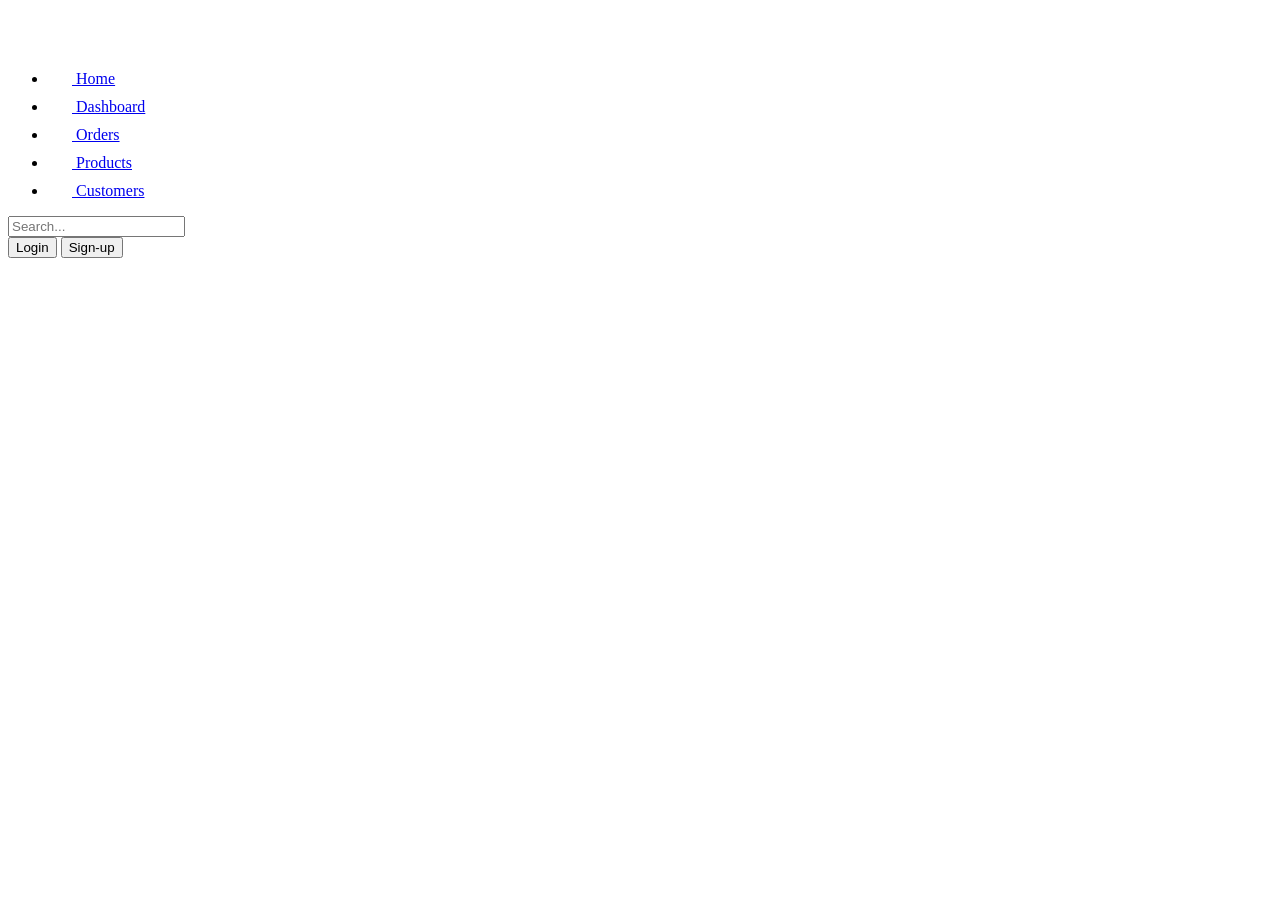
==== index.html @ a4670761 "Added-header-on-front-page" ====
<!DOCTYPE html>
<html lang="en">
<head>
    <meta charset="UTF-8">
    <meta name="viewport" content="width=device-width, initial-scale=1.0">
    <title>Document</title>
</head>
<body>
    <!-- Header and login button -->
    <header>
        <div class="px-3 py-2 text-bg-dark border-bottom">
            <div class="container">
                <div class="d-flex flex-wrap align-items-center justify-content-center justify-content-lg-start"> <a
                        href="/" class="d-flex align-items-center my-2 my-lg-0 me-lg-auto text-white text-decoration-none">
                        <svg class="bi me-2" width="40" height="32" role="img" aria-label="Bootstrap">
                            <use xlink:href="#bootstrap"></use>
                        </svg> </a>
                    <ul class="nav col-12 col-lg-auto my-2 justify-content-center my-md-0 text-small">
                        <li> <a href="#" class="nav-link text-secondary"> <svg class="bi d-block mx-auto mb-1" width="24"
                                    height="24" aria-hidden="true">
                                    <use xlink:href="#home"></use>
                                </svg>
                                Home
                            </a> </li>
                        <li> <a href="#" class="nav-link text-white"> <svg class="bi d-block mx-auto mb-1" width="24"
                                    height="24" aria-hidden="true">
                                    <use xlink:href="#speedometer2"></use>
                                </svg>
                                Dashboard
                            </a> </li>
                        <li> <a href="#" class="nav-link text-white"> <svg class="bi d-block mx-auto mb-1" width="24"
                                    height="24" aria-hidden="true">
                                    <use xlink:href="#table"></use>
                                </svg>
                                Orders
                            </a> </li>
                        <li> <a href="#" class="nav-link text-white"> <svg class="bi d-block mx-auto mb-1" width="24"
                                    height="24" aria-hidden="true">
                                    <use xlink:href="#grid"></use>
                                </svg>
                                Products
                            </a> </li>
                        <li> <a href="#" class="nav-link text-white"> <svg class="bi d-block mx-auto mb-1" width="24"
                                    height="24" aria-hidden="true">
                                    <use xlink:href="#people-circle"></use>
                                </svg>
                                Customers
                            </a> </li>
                    </ul>
                </div>
            </div>
        </div>
        <div class="px-3 py-2 border-bottom mb-3">
            <div class="container d-flex flex-wrap justify-content-center">
                <form class="col-12 col-lg-auto mb-2 mb-lg-0 me-lg-auto" role="search"> <input type="search"
                        class="form-control" placeholder="Search..." aria-label="Search"> </form>
                <div class="text-end"> <button type="button" class="btn btn-light text-dark me-2">Login</button> <button
                        type="button" class="btn btn-primary">Sign-up</button> </div>
            </div>
        </div>
    </header>
</body>
</html>
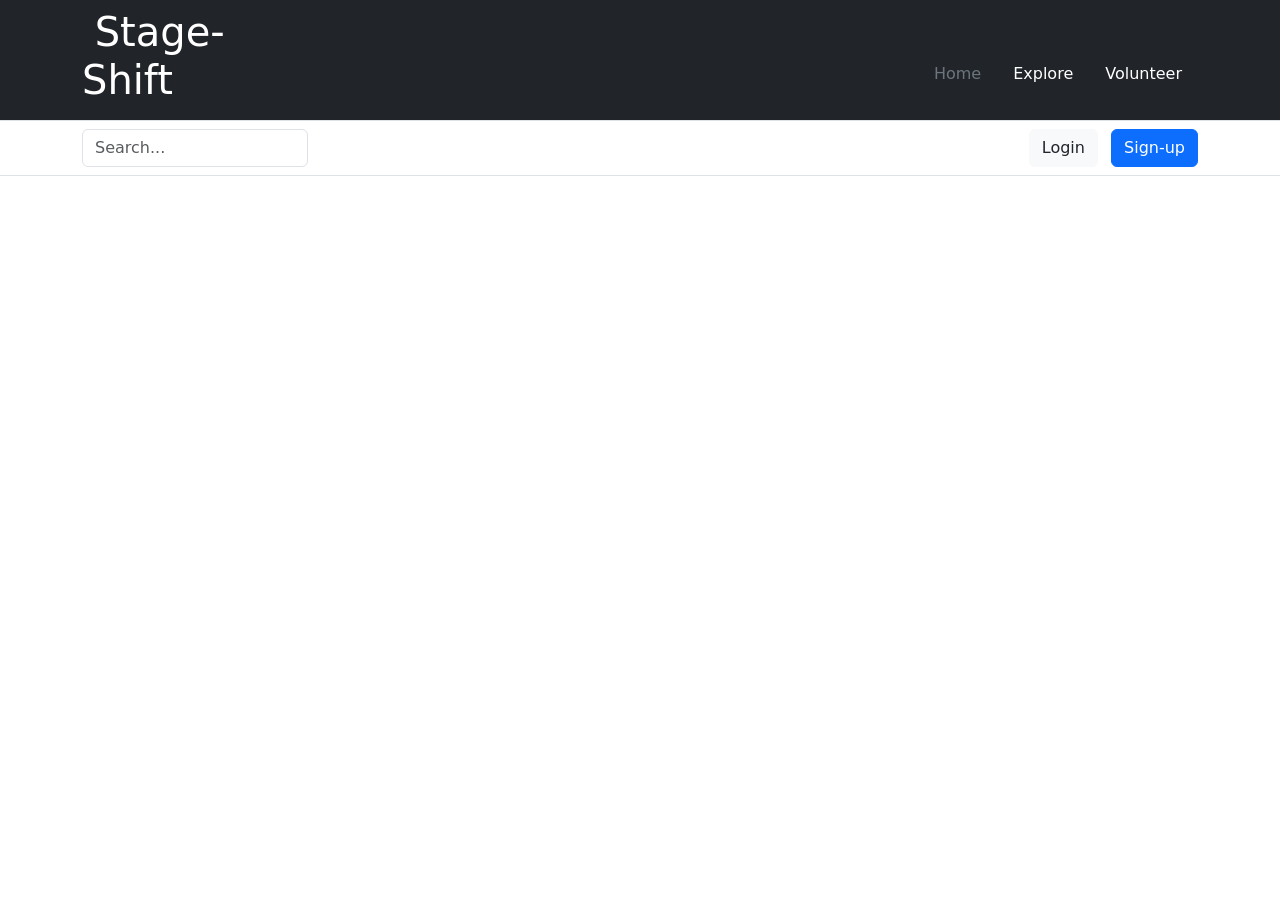
==== commit 91661359: "Added-Asset-file" ====
--- a/index.html
+++ b/index.html
@@ -4,17 +4,19 @@
     <meta charset="UTF-8">
     <meta name="viewport" content="width=device-width, initial-scale=1.0">
     <title>Document</title>
+    <link href="https://cdn.jsdelivr.net/npm/bootstrap@5.3.8/dist/css/bootstrap.min.css" rel="stylesheet"
+        integrity="sha384-sRIl4kxILFvY47J16cr9ZwB07vP4J8+LH7qKQnuqkuIAvNWLzeN8tE5YBujZqJLB" crossorigin="anonymous">
+    
 </head>
 <body>
     <!-- Header and login button -->
     <header>
         <div class="px-3 py-2 text-bg-dark border-bottom">
             <div class="container">
-                <div class="d-flex flex-wrap align-items-center justify-content-center justify-content-lg-start"> <a
-                        href="/" class="d-flex align-items-center my-2 my-lg-0 me-lg-auto text-white text-decoration-none">
-                        <svg class="bi me-2" width="40" height="32" role="img" aria-label="Bootstrap">
-                            <use xlink:href="#bootstrap"></use>
-                        </svg> </a>
+                <div class="d-flex flex-wrap align-items-center justify-content-center justify-content-lg-start"> 
+                    <h1><img src="" /> Stage- <img /> <br />Shift</h1>
+                    <a href="/" class="d-flex align-items-center my-2 my-lg-0 me-lg-auto text-white text-decoration-none">
+                         </a>
                     <ul class="nav col-12 col-lg-auto my-2 justify-content-center my-md-0 text-small">
                         <li> <a href="#" class="nav-link text-secondary"> <svg class="bi d-block mx-auto mb-1" width="24"
                                     height="24" aria-hidden="true">
@@ -26,25 +28,13 @@
                                     height="24" aria-hidden="true">
                                     <use xlink:href="#speedometer2"></use>
                                 </svg>
-                                Dashboard
+                                Explore
                             </a> </li>
                         <li> <a href="#" class="nav-link text-white"> <svg class="bi d-block mx-auto mb-1" width="24"
                                     height="24" aria-hidden="true">
                                     <use xlink:href="#table"></use>
                                 </svg>
-                                Orders
-                            </a> </li>
-                        <li> <a href="#" class="nav-link text-white"> <svg class="bi d-block mx-auto mb-1" width="24"
-                                    height="24" aria-hidden="true">
-                                    <use xlink:href="#grid"></use>
-                                </svg>
-                                Products
-                            </a> </li>
-                        <li> <a href="#" class="nav-link text-white"> <svg class="bi d-block mx-auto mb-1" width="24"
-                                    height="24" aria-hidden="true">
-                                    <use xlink:href="#people-circle"></use>
-                                </svg>
-                                Customers
+                                Volunteer
                             </a> </li>
                     </ul>
                 </div>
@@ -59,5 +49,12 @@
             </div>
         </div>
     </header>
+    
+    
+    
+    <!-- Bootstrap Script file -->
+    <script src="https://cdn.jsdelivr.net/npm/bootstrap@5.3.8/dist/js/bootstrap.bundle.min.js"
+        integrity="sha384-FKyoEForCGlyvwx9Hj09JcYn3nv7wiPVlz7YYwJrWVcXK/BmnVDxM+D2scQbITxI"
+        crossorigin="anonymous"></script>
 </body>
 </html>
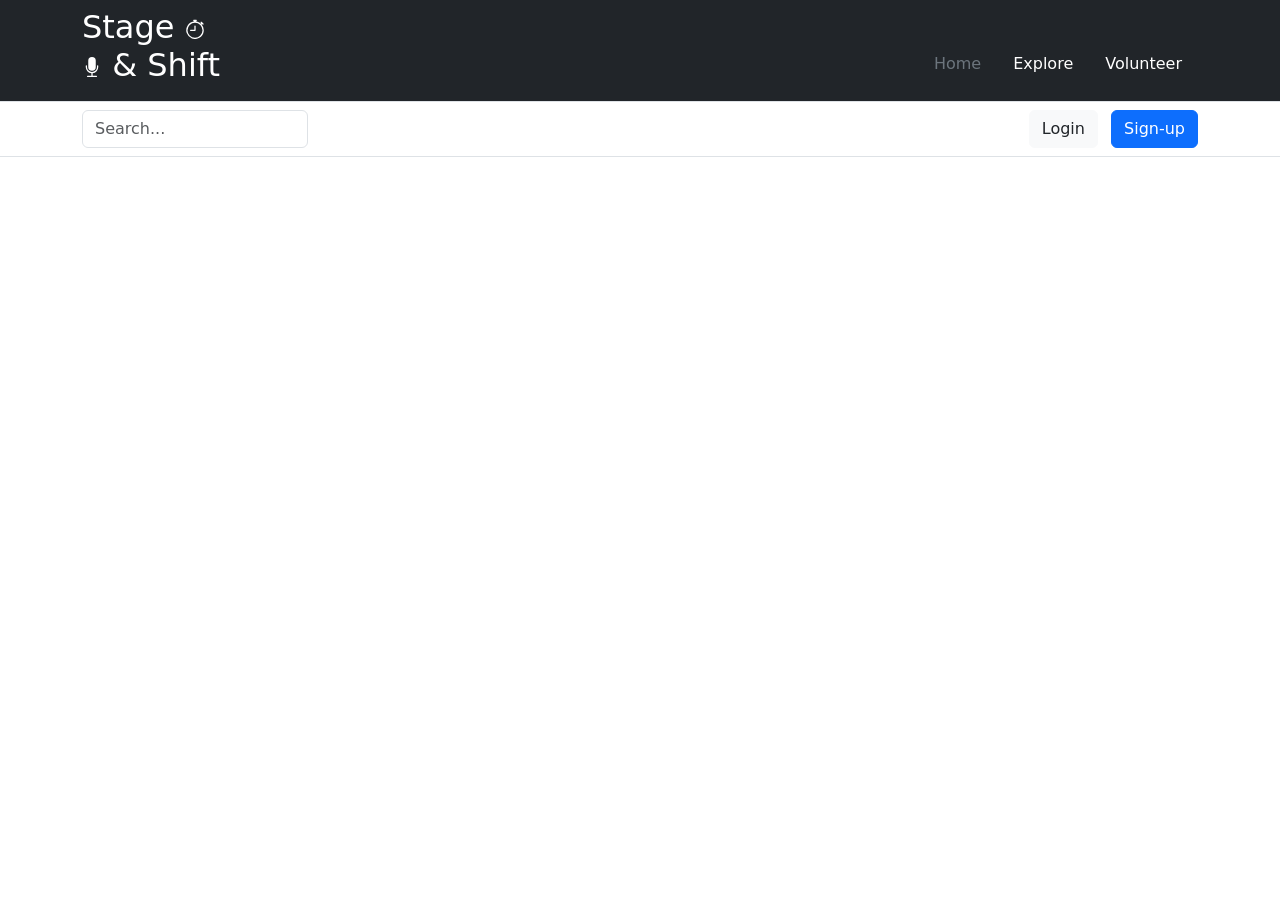
==== commit 07246b64: "Edited-header-file" ====
--- a/index.html
+++ b/index.html
@@ -6,7 +6,12 @@
     <title>Document</title>
     <link href="https://cdn.jsdelivr.net/npm/bootstrap@5.3.8/dist/css/bootstrap.min.css" rel="stylesheet"
         integrity="sha384-sRIl4kxILFvY47J16cr9ZwB07vP4J8+LH7qKQnuqkuIAvNWLzeN8tE5YBujZqJLB" crossorigin="anonymous">
-    
+    <style>
+        .white-black {
+            filter: white;
+            color: white;
+        }
+    </style>
 </head>
 <body>
     <!-- Header and login button -->
@@ -14,7 +19,7 @@
         <div class="px-3 py-2 text-bg-dark border-bottom">
             <div class="container">
                 <div class="d-flex flex-wrap align-items-center justify-content-center justify-content-lg-start"> 
-                    <h1><img src="" /> Stage- <img /> <br />Shift</h1>
+                    <h2>Stage <img class="white-black" src="./assets/stopwatch.svg" alt="stopwatch" width="20px" height="20px" /> <br /> <img src="./assets/mic-fill.svg" alt="mic-fill" width="20px" height="20px" /> & Shift</h2>
                     <a href="/" class="d-flex align-items-center my-2 my-lg-0 me-lg-auto text-white text-decoration-none">
                          </a>
                     <ul class="nav col-12 col-lg-auto my-2 justify-content-center my-md-0 text-small">
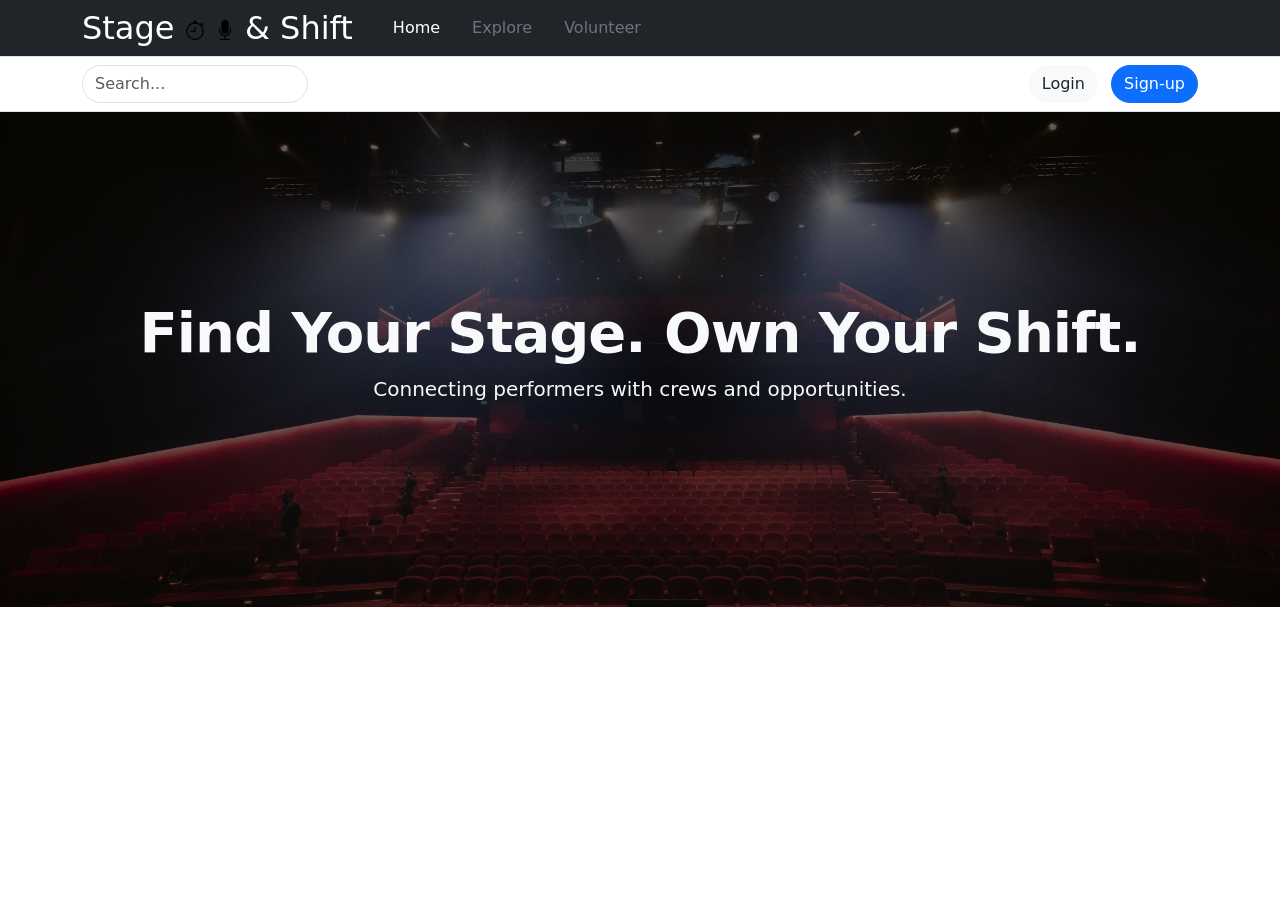
==== commit 4c797afc: "Added-front-image-file" ====
--- a/index.html
+++ b/index.html
@@ -1,65 +1,117 @@
 <!DOCTYPE html>
 <html lang="en">
+
 <head>
     <meta charset="UTF-8">
     <meta name="viewport" content="width=device-width, initial-scale=1.0">
-    <title>Document</title>
-    <link href="https://cdn.jsdelivr.net/npm/bootstrap@5.3.8/dist/css/bootstrap.min.css" rel="stylesheet"
-        integrity="sha384-sRIl4kxILFvY47J16cr9ZwB07vP4J8+LH7qKQnuqkuIAvNWLzeN8tE5YBujZqJLB" crossorigin="anonymous">
+    <title>Stage & Shift</title>
+    <!-- Note: Changed to the stable 5.3.3 Bootstrap link -->
+    <link href="https://cdn.jsdelivr.net/npm/bootstrap@5.3.3/dist/css/bootstrap.min.css" rel="stylesheet"
+        crossorigin="anonymous">
     <style>
         .white-black {
-            filter: white;
-            color: white;
+            filter: invert(1);
+            /* Better way to make SVGs white if they are black */
+        }
+
+        /* Custom styles for the Front Stage Image */
+        .front-stage-image {
+            width: 100%;
+            height: 55vh;
+            /* Limits height to 55% of the screen height */
+            min-height: 400px;
+            /* Ensures it doesn't get too small on phones */
+            object-fit: cover;
+            /* Prevents the image from stretching/distorting */
+            filter: brightness(0.4);
+            /* Darkens the image slightly so white text is readable */
+        }
+
+        /* Perfectly center the text inside the carousel */
+        .caption-of-front-stage-image {
+            position: absolute;
+            top: 50%;
+            left: 50%;
+            transform: translate(-50%, -50%);
+            bottom: auto;
+            /* Removes default Bootstrap bottom positioning */
+            text-align: center;
+            width: 100%;
+        }
+
+        /* Make the heading look cooler and minimalist */
+        .caption-of-front-stage-image h1 {
+            font-size: 3.5rem;
+            font-weight: 700;
+            letter-spacing: -1px;
+        }
+
+        .caption-of-front-stage-image p {
+            font-size: 1.25rem;
+            font-weight: 300;
         }
     </style>
 </head>
+
 <body>
     <!-- Header and login button -->
     <header>
         <div class="px-3 py-2 text-bg-dark border-bottom">
             <div class="container">
-                <div class="d-flex flex-wrap align-items-center justify-content-center justify-content-lg-start"> 
-                    <h2>Stage <img class="white-black" src="./assets/stopwatch.svg" alt="stopwatch" width="20px" height="20px" /> <br /> <img src="./assets/mic-fill.svg" alt="mic-fill" width="20px" height="20px" /> & Shift</h2>
-                    <a href="/" class="d-flex align-items-center my-2 my-lg-0 me-lg-auto text-white text-decoration-none">
-                         </a>
+                <div class="d-flex flex-wrap align-items-center justify-content-center justify-content-lg-start">
+                    <h2 class="mb-0 me-4">Stage
+                        <img class="white-black" src="./assets/stopwatch.svg" alt="stopwatch" width="20px"
+                            height="20px" />
+                        <img class="white-black" src="./assets/mic-fill.svg" alt="mic-fill" width="20px"
+                            height="20px" /> & Shift
+                    </h2>
+
                     <ul class="nav col-12 col-lg-auto my-2 justify-content-center my-md-0 text-small">
-                        <li> <a href="#" class="nav-link text-secondary"> <svg class="bi d-block mx-auto mb-1" width="24"
-                                    height="24" aria-hidden="true">
-                                    <use xlink:href="#home"></use>
-                                </svg>
-                                Home
-                            </a> </li>
-                        <li> <a href="#" class="nav-link text-white"> <svg class="bi d-block mx-auto mb-1" width="24"
-                                    height="24" aria-hidden="true">
-                                    <use xlink:href="#speedometer2"></use>
-                                </svg>
-                                Explore
-                            </a> </li>
-                        <li> <a href="#" class="nav-link text-white"> <svg class="bi d-block mx-auto mb-1" width="24"
-                                    height="24" aria-hidden="true">
-                                    <use xlink:href="#table"></use>
-                                </svg>
-                                Volunteer
-                            </a> </li>
+                        <li>
+                            <a href="#" class="nav-link text-white"> Home </a>
+                        </li>
+                        <li>
+                            <a href="#" class="nav-link text-secondary"> Explore </a>
+                        </li>
+                        <li>
+                            <a href="#" class="nav-link text-secondary"> Volunteer </a>
+                        </li>
                     </ul>
                 </div>
             </div>
         </div>
-        <div class="px-3 py-2 border-bottom mb-3">
+        <div class="px-3 py-2 border-bottom mb-0"> <!-- Removed mb-3 to make it flush with image -->
             <div class="container d-flex flex-wrap justify-content-center">
-                <form class="col-12 col-lg-auto mb-2 mb-lg-0 me-lg-auto" role="search"> <input type="search"
-                        class="form-control" placeholder="Search..." aria-label="Search"> </form>
-                <div class="text-end"> <button type="button" class="btn btn-light text-dark me-2">Login</button> <button
-                        type="button" class="btn btn-primary">Sign-up</button> </div>
+                <form class="col-12 col-lg-auto mb-2 mb-lg-0 me-lg-auto" role="search">
+                    <input type="search" class="form-control rounded-pill" placeholder="Search..." aria-label="Search">
+                </form>
+                <div class="text-end">
+                    <button type="button" class="btn btn-light text-dark me-2 rounded-pill">Login</button>
+                    <button type="button" class="btn btn-primary rounded-pill">Sign-up</button>
+                </div>
             </div>
         </div>
     </header>
-    
-    
-    
+
+    <!-- front image / Hero Section -->
+    <div id="carouselExampleCaptions" class="carousel slide position-relative">
+        <div class="carousel-inner">
+            <div class="carousel-item active">
+                <!-- Ensure you have a placeholder image here if your local image isn't loading -->
+                <img src="./assets/Stage-Img.jpg" class="front-stage-image d-block" alt="Stage Image">
+
+                <!-- Notice we removed d-none d-md-block so it stays visible on mobile -->
+                <div class="caption-of-front-stage-image text-light px-3">
+                    <h1>Find Your Stage. Own Your Shift.</h1>
+                    <p>Connecting performers with crews and opportunities.</p>
+                </div>
+            </div>
+        </div>
+    </div>
+
     <!-- Bootstrap Script file -->
-    <script src="https://cdn.jsdelivr.net/npm/bootstrap@5.3.8/dist/js/bootstrap.bundle.min.js"
-        integrity="sha384-FKyoEForCGlyvwx9Hj09JcYn3nv7wiPVlz7YYwJrWVcXK/BmnVDxM+D2scQbITxI"
+    <script src="https://cdn.jsdelivr.net/npm/bootstrap@5.3.3/dist/js/bootstrap.bundle.min.js"
         crossorigin="anonymous"></script>
 </body>
+
 </html>
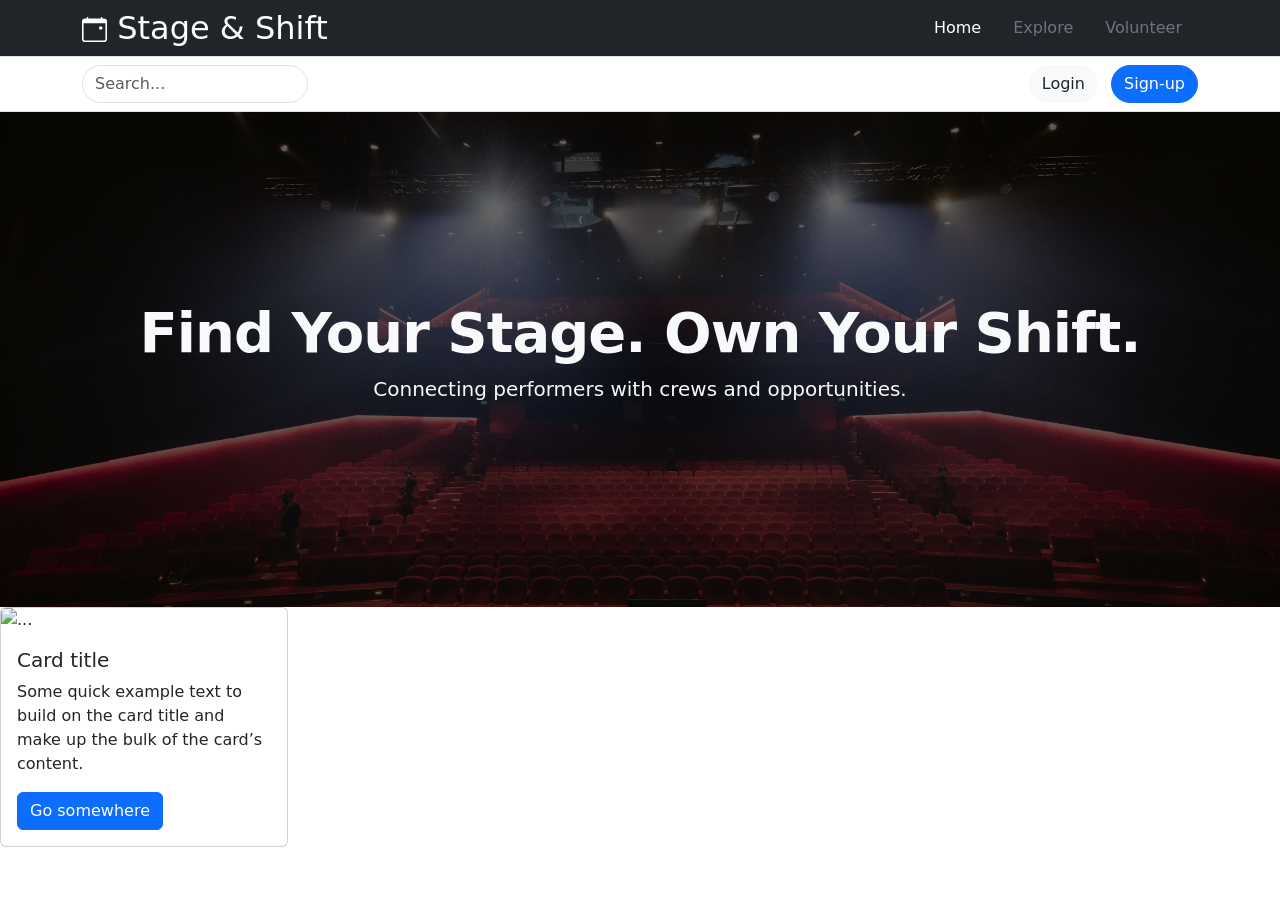
==== commit 0433f565: "Added-front-image-file" ====
--- a/index.html
+++ b/index.html
@@ -55,18 +55,18 @@
 
 <body>
     <!-- Header and login button -->
+    <!-- Header and login button -->
     <header>
         <div class="px-3 py-2 text-bg-dark border-bottom">
             <div class="container">
-                <div class="d-flex flex-wrap align-items-center justify-content-center justify-content-lg-start">
-                    <h2 class="mb-0 me-4">Stage
-                        <img class="white-black" src="./assets/stopwatch.svg" alt="stopwatch" width="20px"
-                            height="20px" />
-                        <img class="white-black" src="./assets/mic-fill.svg" alt="mic-fill" width="20px"
-                            height="20px" /> & Shift
+                <!-- ADDED: justify-content-between pushes the logo left and nav right -->
+                <div class="d-flex flex-wrap align-items-center justify-content-between">
+                    <h2 class="mb-0"><img class="white-black" src="./assets/calendar-event.svg" alt="calendar-event" height="25px" /> 
+                        Stage & Shift
                     </h2>
-
-                    <ul class="nav col-12 col-lg-auto my-2 justify-content-center my-md-0 text-small">
+    
+                    <!-- REMOVED: col-12 col-lg-auto my-2 to keep it clean on the right -->
+                    <ul class="nav text-small">
                         <li>
                             <a href="#" class="nav-link text-white"> Home </a>
                         </li>
@@ -80,7 +80,7 @@
                 </div>
             </div>
         </div>
-        <div class="px-3 py-2 border-bottom mb-0"> <!-- Removed mb-3 to make it flush with image -->
+        <div class="px-3 py-2 border-bottom mb-0">
             <div class="container d-flex flex-wrap justify-content-center">
                 <form class="col-12 col-lg-auto mb-2 mb-lg-0 me-lg-auto" role="search">
                     <input type="search" class="form-control rounded-pill" placeholder="Search..." aria-label="Search">
@@ -92,6 +92,7 @@
             </div>
         </div>
     </header>
+
 
     <!-- front image / Hero Section -->
     <div id="carouselExampleCaptions" class="carousel slide position-relative">
@@ -109,6 +110,20 @@
         </div>
     </div>
 
+    <div class="b-example-divider"></div>
+
+    <!-- adding cards to feature events -->
+
+    <div class="card" style="width: 18rem;">
+        <img src="" class="card-img-top" alt="...">
+        <div class="card-body">
+            <h5 class="card-title">Card title</h5>
+            <p class="card-text">Some quick example text to build on the card title and make up the bulk of the card’s
+                content.</p>
+            <a href="#" class="btn btn-primary">Go somewhere</a>
+        </div>
+    </div>
+
     <!-- Bootstrap Script file -->
     <script src="https://cdn.jsdelivr.net/npm/bootstrap@5.3.3/dist/js/bootstrap.bundle.min.js"
         crossorigin="anonymous"></script>
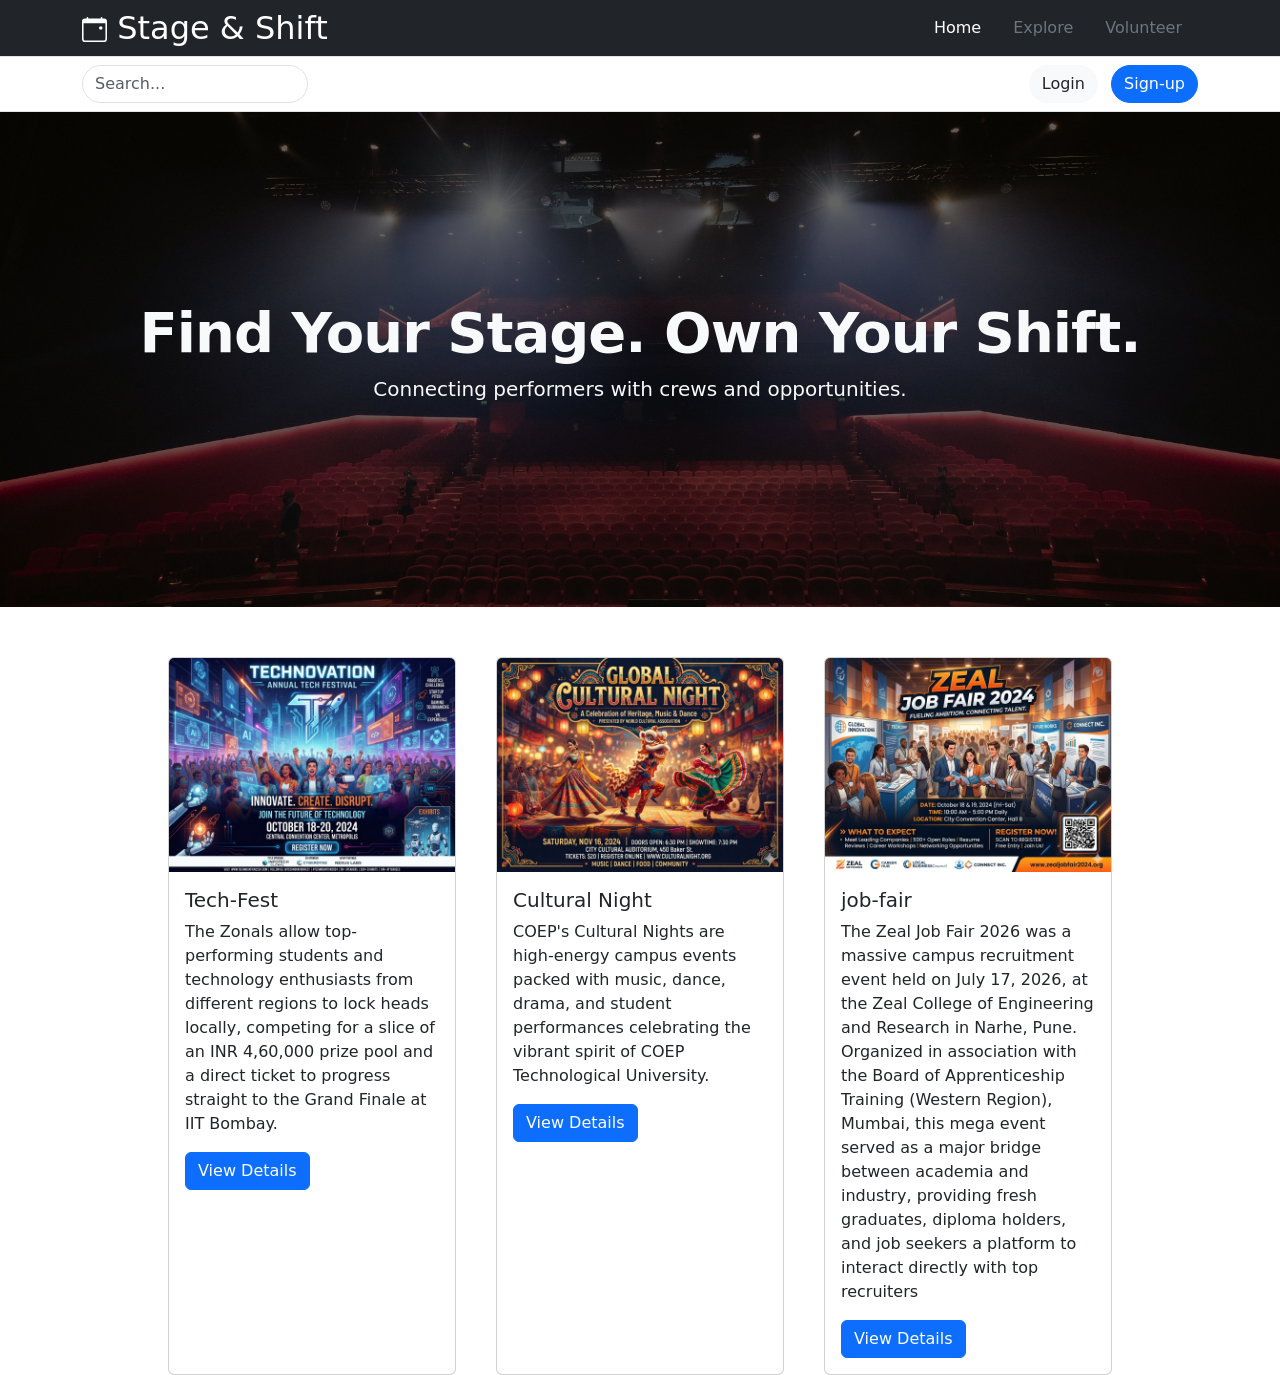
==== commit 48f8858f: "added-card-for-ad" ====
--- a/index.html
+++ b/index.html
@@ -8,49 +8,9 @@
     <!-- Note: Changed to the stable 5.3.3 Bootstrap link -->
     <link href="https://cdn.jsdelivr.net/npm/bootstrap@5.3.3/dist/css/bootstrap.min.css" rel="stylesheet"
         crossorigin="anonymous">
-    <style>
-        .white-black {
-            filter: invert(1);
-            /* Better way to make SVGs white if they are black */
-        }
 
-        /* Custom styles for the Front Stage Image */
-        .front-stage-image {
-            width: 100%;
-            height: 55vh;
-            /* Limits height to 55% of the screen height */
-            min-height: 400px;
-            /* Ensures it doesn't get too small on phones */
-            object-fit: cover;
-            /* Prevents the image from stretching/distorting */
-            filter: brightness(0.4);
-            /* Darkens the image slightly so white text is readable */
-        }
+    <link href="./style.css" rel="stylesheet">
 
-        /* Perfectly center the text inside the carousel */
-        .caption-of-front-stage-image {
-            position: absolute;
-            top: 50%;
-            left: 50%;
-            transform: translate(-50%, -50%);
-            bottom: auto;
-            /* Removes default Bootstrap bottom positioning */
-            text-align: center;
-            width: 100%;
-        }
-
-        /* Make the heading look cooler and minimalist */
-        .caption-of-front-stage-image h1 {
-            font-size: 3.5rem;
-            font-weight: 700;
-            letter-spacing: -1px;
-        }
-
-        .caption-of-front-stage-image p {
-            font-size: 1.25rem;
-            font-weight: 300;
-        }
-    </style>
 </head>
 
 <body>
@@ -110,20 +70,52 @@
         </div>
     </div>
 
-    <div class="b-example-divider"></div>
+    <div class="divider"></div>
 
     <!-- adding cards to feature events -->
 
-    <div class="card" style="width: 18rem;">
-        <img src="" class="card-img-top" alt="...">
-        <div class="card-body">
-            <h5 class="card-title">Card title</h5>
-            <p class="card-text">Some quick example text to build on the card title and make up the bulk of the card’s
-                content.</p>
-            <a href="#" class="btn btn-primary">Go somewhere</a>
+    <div class="card-container">
+        <div class="card" style="width: 18rem;">
+            <img src="./assets/techfest.jpg" class="card-img-top" alt="techfest">
+            <div class="card-body">
+                <h5 class="card-title">Tech-Fest</h5>
+                <p class="card-text">The Zonals allow top-performing students and technology enthusiasts from different regions
+                    to lock heads locally,
+                    competing for a slice of an INR 4,60,000 prize pool and a direct ticket to progress straight to the Grand
+                    Finale at IIT
+                    Bombay.</p>
+                <a href="#" class="btn btn-primary">View Details</a>
+            </div>
+        </div>
+
+        <div class="card" style="width: 18rem;">
+            <img src="./assets/cultural-night.jpg" class="card-img-top" alt="cultural-night">
+            <div class="card-body">
+                <h5 class="card-title">Cultural Night</h5>
+                <p class="card-text">COEP's Cultural Nights are high-energy campus events packed with music, dance, drama, and student performances
+                celebrating the vibrant spirit of COEP Technological University.</p>
+                <a href="#" class="btn btn-primary">View Details</a>
+            </div>
+        </div>
+
+        <div class="card" style="width: 18rem;">
+            <img src="./assets/job-fair.jpg" class="card-img-top" alt="job-fair">
+            <div class="card-body">
+                <h5 class="card-title">job-fair</h5>
+                <p class="card-text">The Zeal Job Fair 2026 was a massive campus recruitment event held on July 17, 2026, at the Zeal College of Engineering
+                and Research in Narhe, Pune. Organized in association with the Board of Apprenticeship Training (Western Region),
+                Mumbai, this mega event served as a major bridge between academia and industry, providing fresh graduates, diploma
+                holders, and job seekers a platform to interact directly with top recruiters</p>
+                <a href="#" class="btn btn-primary">View Details</a>
+            </div>
         </div>
     </div>
+    
 
+    <!--  -->
+
+
+    
     <!-- Bootstrap Script file -->
     <script src="https://cdn.jsdelivr.net/npm/bootstrap@5.3.3/dist/js/bootstrap.bundle.min.js"
         crossorigin="anonymous"></script>
--- a/style.css
+++ b/style.css
@@ -0,0 +1,54 @@
+.divider {
+    height: 50px;
+}
+
+.white-black {
+    filter: invert(1);
+    /* Better way to make SVGs white if they are black */
+}
+
+/* Custom styles for the Front Stage Image */
+.front-stage-image {
+    width: 100%;
+    height: 55vh;
+    /* Limits height to 55% of the screen height */
+    min-height: 400px;
+    /* Ensures it doesn't get too small on phones */
+    object-fit: cover;
+    /* Prevents the image from stretching/distorting */
+    filter: brightness(0.4);
+    /* Darkens the image slightly so white text is readable */
+}
+
+/* Perfectly center the text inside the carousel */
+.caption-of-front-stage-image {
+    position: absolute;
+    top: 50%;
+    left: 50%;
+    transform: translate(-50%, -50%);
+    bottom: auto;
+    /* Removes default Bootstrap bottom positioning */
+    text-align: center;
+    width: 100%;
+}
+
+/* Make the heading look cooler and minimalist */
+.caption-of-front-stage-image h1 {
+    font-size: 3.5rem;
+    font-weight: 700;
+    letter-spacing: -1px;
+}
+
+.caption-of-front-stage-image p {
+    font-size: 1.25rem;
+    font-weight: 300;
+}
+
+
+.card-container {
+    display: flex;
+    flex-wrap: wrap;
+
+    justify-content: center;
+    gap: 40px;
+}
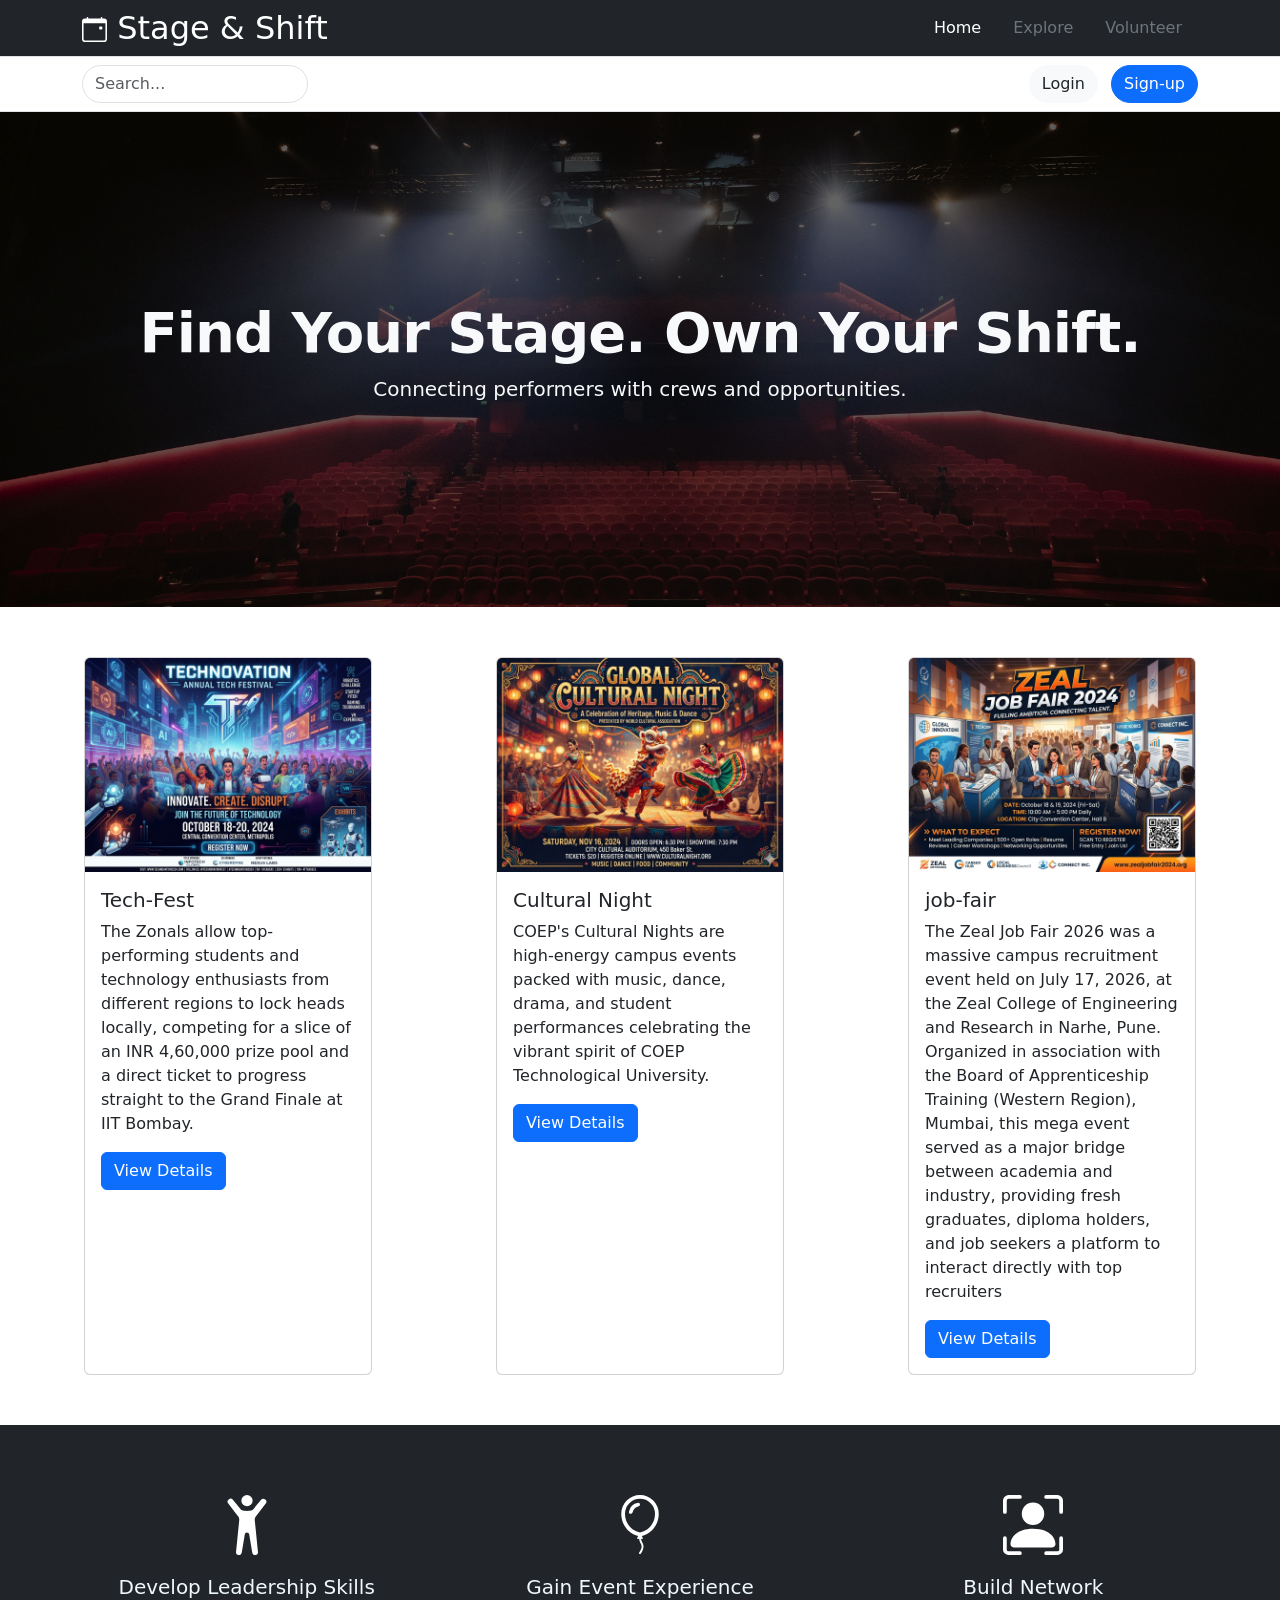
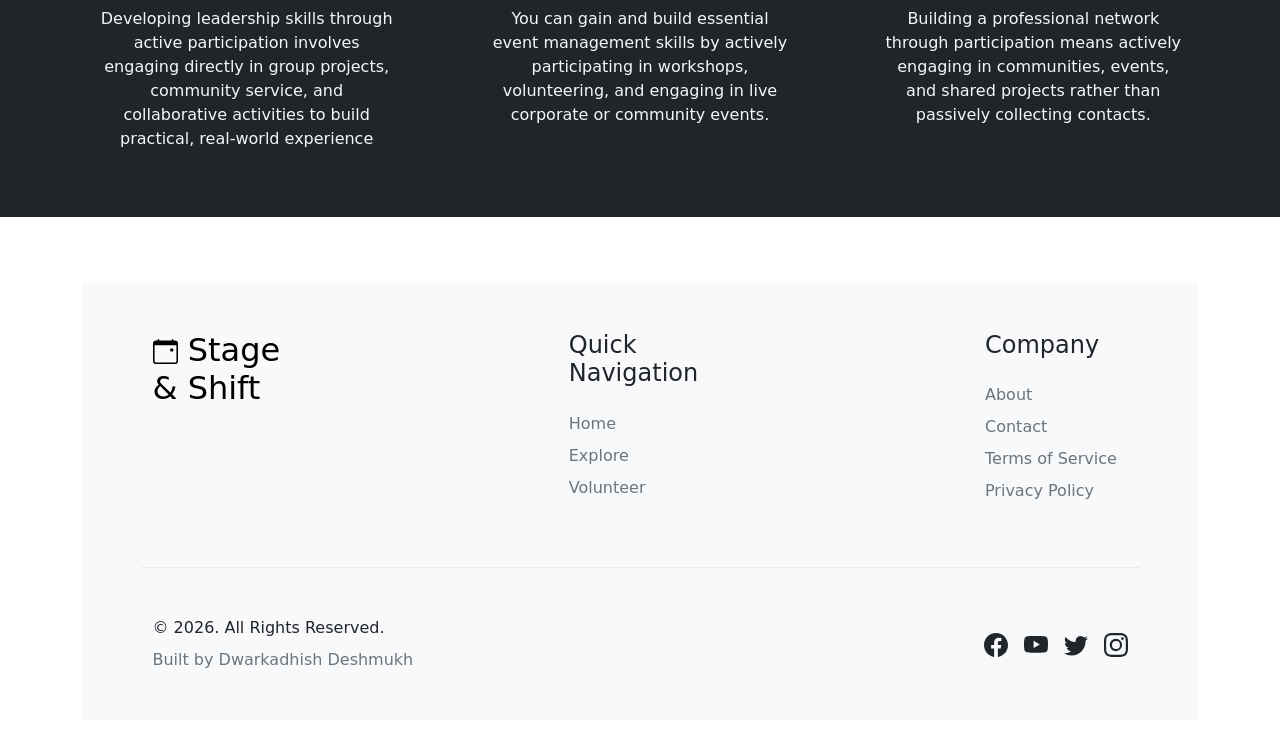
==== commit 4c8724f5: "Successfully-Created-Landing Page-Frontendonly" ====
--- a/index.html
+++ b/index.html
@@ -111,11 +111,170 @@
         </div>
     </div>
     
-
-    <!--  -->
-
-
-    
+    <div class="divider"></div>
+
+    <!-- volunteer value proposition -->
+
+    <div class="container-volunteer container-fluid bg-dark text-center">
+        <div class="row inner-volunteer">
+            <div class="col">
+                <img class="white-black volunteer-image" src="./assets/person-arms-up.svg" alt="person-arms-up" />
+                <h5 class="volunteer-container">Develop Leadership Skills</h5>
+                <p class="volunteer-container">Developing leadership skills through active participation involves engaging directly in group projects, community
+                service, and collaborative activities to build practical, real-world experience</p>
+            </div>
+
+            <div class="col">
+                <img class="white-black volunteer-image" src="./assets/balloon.svg" alt="balloon" />
+                <h5 class="volunteer-container">Gain Event Experience</h5>
+                <p class="volunteer-container">You can gain and build essential event management skills by actively participating in workshops, volunteering, and
+                engaging in live corporate or community events.</p>
+            </div>
+            
+            <div class="col">
+                <div class="col">
+                    <img class="white-black volunteer-image" src="./assets/person-bounding-box.svg" alt="person-arms-up" />
+                    <h5 class="volunteer-container">Build Network</h5>
+                    <p class="volunteer-container">Building a professional network through participation means actively engaging in communities, events, and shared
+                    projects rather than passively collecting contacts.</p>
+                </div>
+            </div>
+        </div>
+    </div>
+
+    <div class="divider"></div>
+
+
+    <!-- Footer -->
+
+    <!-- Footer 5 - Bootstrap Brain Component -->
+    <footer class="footer py-3 py-xl-8">
+        <div class="container">
+            <div class="container-fluid bg-light">
+                <div class="row justify-content-center">
+                    <div class="col-12 col-md-11">
+    
+                        <!-- Widgets - Bootstrap Brain Component -->
+                        <section class="py-4 py-md-5 py-xl-8">
+                            <div class="container-fluid overflow-hidden">
+                                <div class="row gy-4 gy-lg-0 justify-content-xl-between">
+                                    <div class="col-12 col-md-4 col-lg-3 col-xl-2">
+                                        <div class="widget">
+                                            <a href="#!" style="text-decoration: none; cursor: default; color: black;">
+                                                    <h2 class="mb-0"><img style="filter: invert(0);" src="./assets/calendar-event.svg" alt="calendar-event" height="25px" />
+                                                        Stage & Shift
+                                                    </h2>
+                                            </a>
+                                        </div>
+                                    </div>
+                                    <div class="col-12 col-md-4 col-lg-3 col-xl-2">
+                                        <div class="widget">
+                                            <h4 class="widget-title mb-4">Quick Navigation</h4>
+                                            <ul class="list-unstyled">
+                                                <li class="mb-2">
+                                                    <a href="#!" class="link-secondary text-decoration-none">Home</a>
+                                                </li>
+                                                <li class="mb-2">
+                                                    <a href="#!" class="link-secondary text-decoration-none">Explore</a>
+                                                </li>
+                                                <li class="mb-2">
+                                                    <a href="#!" class="link-secondary text-decoration-none">Volunteer</a>
+                                                </li>
+                                            </ul>
+                                        </div>
+                                    </div>
+                                    <div class="col-12 col-md-4 col-lg-3 col-xl-2">
+                                        <div class="widget">
+                                            <h4 class="widget-title mb-4">Company</h4>
+                                            <ul class="list-unstyled">
+                                                <li class="mb-2">
+                                                    <a href="#!" class="link-secondary text-decoration-none">About</a>
+                                                </li>
+                                                <li class="mb-2">
+                                                    <a href="#!" class="link-secondary text-decoration-none">Contact</a>
+                                                </li>
+                                                <li class="mb-2">
+                                                    <a href="#!" class="link-secondary text-decoration-none">Terms of
+                                                        Service</a>
+                                                </li>
+                                                <li class="mb-0">
+                                                    <a href="#!" class="link-secondary text-decoration-none">Privacy
+                                                        Policy</a>
+                                                </li>
+                                            </ul>
+                                        </div>
+                                    </div>
+                                </div>
+                            </div>
+                        </section>
+    
+                        <!-- Copyright - Bootstrap Brain Component -->
+                        <div class="py-4 py-md-5 py-xl-8 border-top border-light-subtle">
+                            <div class="container-fluid overflow-hidden">
+                                <div class="row gy-4 gy-md-0 align-items-md-center">
+                                    <div class="col-xs-12 col-md-7 order-1 order-md-0">
+                                        <div class="copyright text-center text-md-start">
+                                            &copy; 2026. All Rights Reserved.
+                                        </div>
+                                        <div class="credits text-secondary text-center text-md-start mt-2 fs-8">
+                                            Built by <a href="https://www.linkedin.com/in/dwarkadhish-deshmukh/"
+                                                class="link-secondary text-decoration-none">Dwarkadhish Deshmukh</a>
+                                        </div>
+                                    </div>
+    
+                                    <div class="col-xs-12 col-md-5 order-0 order-md-1">
+                                        <div class="social-media-wrapper">
+                                            <ul
+                                                class="list-unstyled m-0 p-0 d-flex justify-content-center justify-content-md-end">
+                                                <li class="me-3">
+                                                    <a href="#!" class="link-dark link-opacity-75-hover">
+                                                        <svg xmlns="http://www.w3.org/2000/svg" width="24" height="24"
+                                                            fill="currentColor" class="bi bi-facebook" viewBox="0 0 16 16">
+                                                            <path
+                                                                d="M16 8.049c0-4.446-3.582-8.05-8-8.05C3.58 0-.002 3.603-.002 8.05c0 4.017 2.926 7.347 6.75 7.951v-5.625h-2.03V8.05H6.75V6.275c0-2.017 1.195-3.131 3.022-3.131.876 0 1.791.157 1.791.157v1.98h-1.009c-.993 0-1.303.621-1.303 1.258v1.51h2.218l-.354 2.326H9.25V16c3.824-.604 6.75-3.934 6.75-7.951z" />
+                                                        </svg>
+                                                    </a>
+                                                </li>
+                                                <li class="me-3">
+                                                    <a href="#!" class="link-dark link-opacity-75-hover">
+                                                        <svg xmlns="http://www.w3.org/2000/svg" width="24" height="24"
+                                                            fill="currentColor" class="bi bi-youtube" viewBox="0 0 16 16">
+                                                            <path
+                                                                d="M8.051 1.999h.089c.822.003 4.987.033 6.11.335a2.01 2.01 0 0 1 1.415 1.42c.101.38.172.883.22 1.402l.01.104.022.26.008.104c.065.914.073 1.77.074 1.957v.075c-.001.194-.01 1.108-.082 2.06l-.008.105-.009.104c-.05.572-.124 1.14-.235 1.558a2.007 2.007 0 0 1-1.415 1.42c-1.16.312-5.569.334-6.18.335h-.142c-.309 0-1.587-.006-2.927-.052l-.17-.006-.087-.004-.171-.007-.171-.007c-1.11-.049-2.167-.128-2.654-.26a2.007 2.007 0 0 1-1.415-1.419c-.111-.417-.185-.986-.235-1.558L.09 9.82l-.008-.104A31.4 31.4 0 0 1 0 7.68v-.123c.002-.215.01-.958.064-1.778l.007-.103.003-.052.008-.104.022-.26.01-.104c.048-.519.119-1.023.22-1.402a2.007 2.007 0 0 1 1.415-1.42c.487-.13 1.544-.21 2.654-.26l.17-.007.172-.006.086-.003.171-.007A99.788 99.788 0 0 1 7.858 2h.193zM6.4 5.209v4.818l4.157-2.408L6.4 5.209z" />
+                                                        </svg>
+                                                    </a>
+                                                </li>
+                                                <li class="me-3">
+                                                    <a href="#!" class="link-dark link-opacity-75-hover">
+                                                        <svg xmlns="http://www.w3.org/2000/svg" width="24" height="24"
+                                                            fill="currentColor" class="bi bi-twitter" viewBox="0 0 16 16">
+                                                            <path
+                                                                d="M5.026 15c6.038 0 9.341-5.003 9.341-9.334 0-.14 0-.282-.006-.422A6.685 6.685 0 0 0 16 3.542a6.658 6.658 0 0 1-1.889.518 3.301 3.301 0 0 0 1.447-1.817 6.533 6.533 0 0 1-2.087.793A3.286 3.286 0 0 0 7.875 6.03a9.325 9.325 0 0 1-6.767-3.429 3.289 3.289 0 0 0 1.018 4.382A3.323 3.323 0 0 1 .64 6.575v.045a3.288 3.288 0 0 0 2.632 3.218 3.203 3.203 0 0 1-.865.115 3.23 3.23 0 0 1-.614-.057 3.283 3.283 0 0 0 3.067 2.277A6.588 6.588 0 0 1 .78 13.58a6.32 6.32 0 0 1-.78-.045A9.344 9.344 0 0 0 5.026 15z" />
+                                                        </svg>
+                                                    </a>
+                                                </li>
+                                                <li class="">
+                                                    <a href="#!" class="link-dark link-opacity-75-hover">
+                                                        <svg xmlns="http://www.w3.org/2000/svg" width="24" height="24"
+                                                            fill="currentColor" class="bi bi-instagram" viewBox="0 0 16 16">
+                                                            <path
+                                                                d="M8 0C5.829 0 5.556.01 4.703.048 3.85.088 3.269.222 2.76.42a3.917 3.917 0 0 0-1.417.923A3.927 3.927 0 0 0 .42 2.76C.222 3.268.087 3.85.048 4.7.01 5.555 0 5.827 0 8.001c0 2.172.01 2.444.048 3.297.04.852.174 1.433.372 1.942.205.526.478.972.923 1.417.444.445.89.719 1.416.923.51.198 1.09.333 1.942.372C5.555 15.99 5.827 16 8 16s2.444-.01 3.298-.048c.851-.04 1.434-.174 1.943-.372a3.916 3.916 0 0 0 1.416-.923c.445-.445.718-.891.923-1.417.197-.509.332-1.09.372-1.942C15.99 10.445 16 10.173 16 8s-.01-2.445-.048-3.299c-.04-.851-.175-1.433-.372-1.941a3.926 3.926 0 0 0-.923-1.417A3.911 3.911 0 0 0 13.24.42c-.51-.198-1.092-.333-1.943-.372C10.443.01 10.172 0 7.998 0h.003zm-.717 1.442h.718c2.136 0 2.389.007 3.232.046.78.035 1.204.166 1.486.275.373.145.64.319.92.599.28.28.453.546.598.92.11.281.24.705.275 1.485.039.843.047 1.096.047 3.231s-.008 2.389-.047 3.232c-.035.78-.166 1.203-.275 1.485a2.47 2.47 0 0 1-.599.919c-.28.28-.546.453-.92.598-.28.11-.704.24-1.485.276-.843.038-1.096.047-3.232.047s-2.39-.009-3.233-.047c-.78-.036-1.203-.166-1.485-.276a2.478 2.478 0 0 1-.92-.598 2.48 2.48 0 0 1-.6-.92c-.109-.281-.24-.705-.275-1.485-.038-.843-.046-1.096-.046-3.233 0-2.136.008-2.388.046-3.231.036-.78.166-1.204.276-1.486.145-.373.319-.64.599-.92.28-.28.546-.453.92-.598.282-.11.705-.24 1.485-.276.738-.034 1.024-.044 2.515-.045v.002zm4.988 1.328a.96.96 0 1 0 0 1.92.96.96 0 0 0 0-1.92zm-4.27 1.122a4.109 4.109 0 1 0 0 8.217 4.109 4.109 0 0 0 0-8.217zm0 1.441a2.667 2.667 0 1 1 0 5.334 2.667 2.667 0 0 1 0-5.334z" />
+                                                        </svg>
+                                                    </a>
+                                                </li>
+                                            </ul>
+                                        </div>
+                                    </div>
+                                </div>
+                            </div>
+                        </div>
+    
+                    </div>
+                </div>
+            </div>
+        </div>
+    </footer>
+
     <!-- Bootstrap Script file -->
     <script src="https://cdn.jsdelivr.net/npm/bootstrap@5.3.3/dist/js/bootstrap.bundle.min.js"
         crossorigin="anonymous"></script>
--- a/style.css
+++ b/style.css
@@ -49,6 +49,27 @@
     display: flex;
     flex-wrap: wrap;
 
-    justify-content: center;
+    justify-content: space-evenly;
+
     gap: 40px;
-}+}
+
+.container-volunteer {
+    color: aliceblue;
+
+}
+
+.inner-volunteer {
+    padding: 50px;
+}
+
+.volunteer-image {
+    padding: 20px;
+    height: 100px;
+}
+
+.volunteer-container {
+    margin-left: 35px;
+    margin-right: 35px;
+}
+
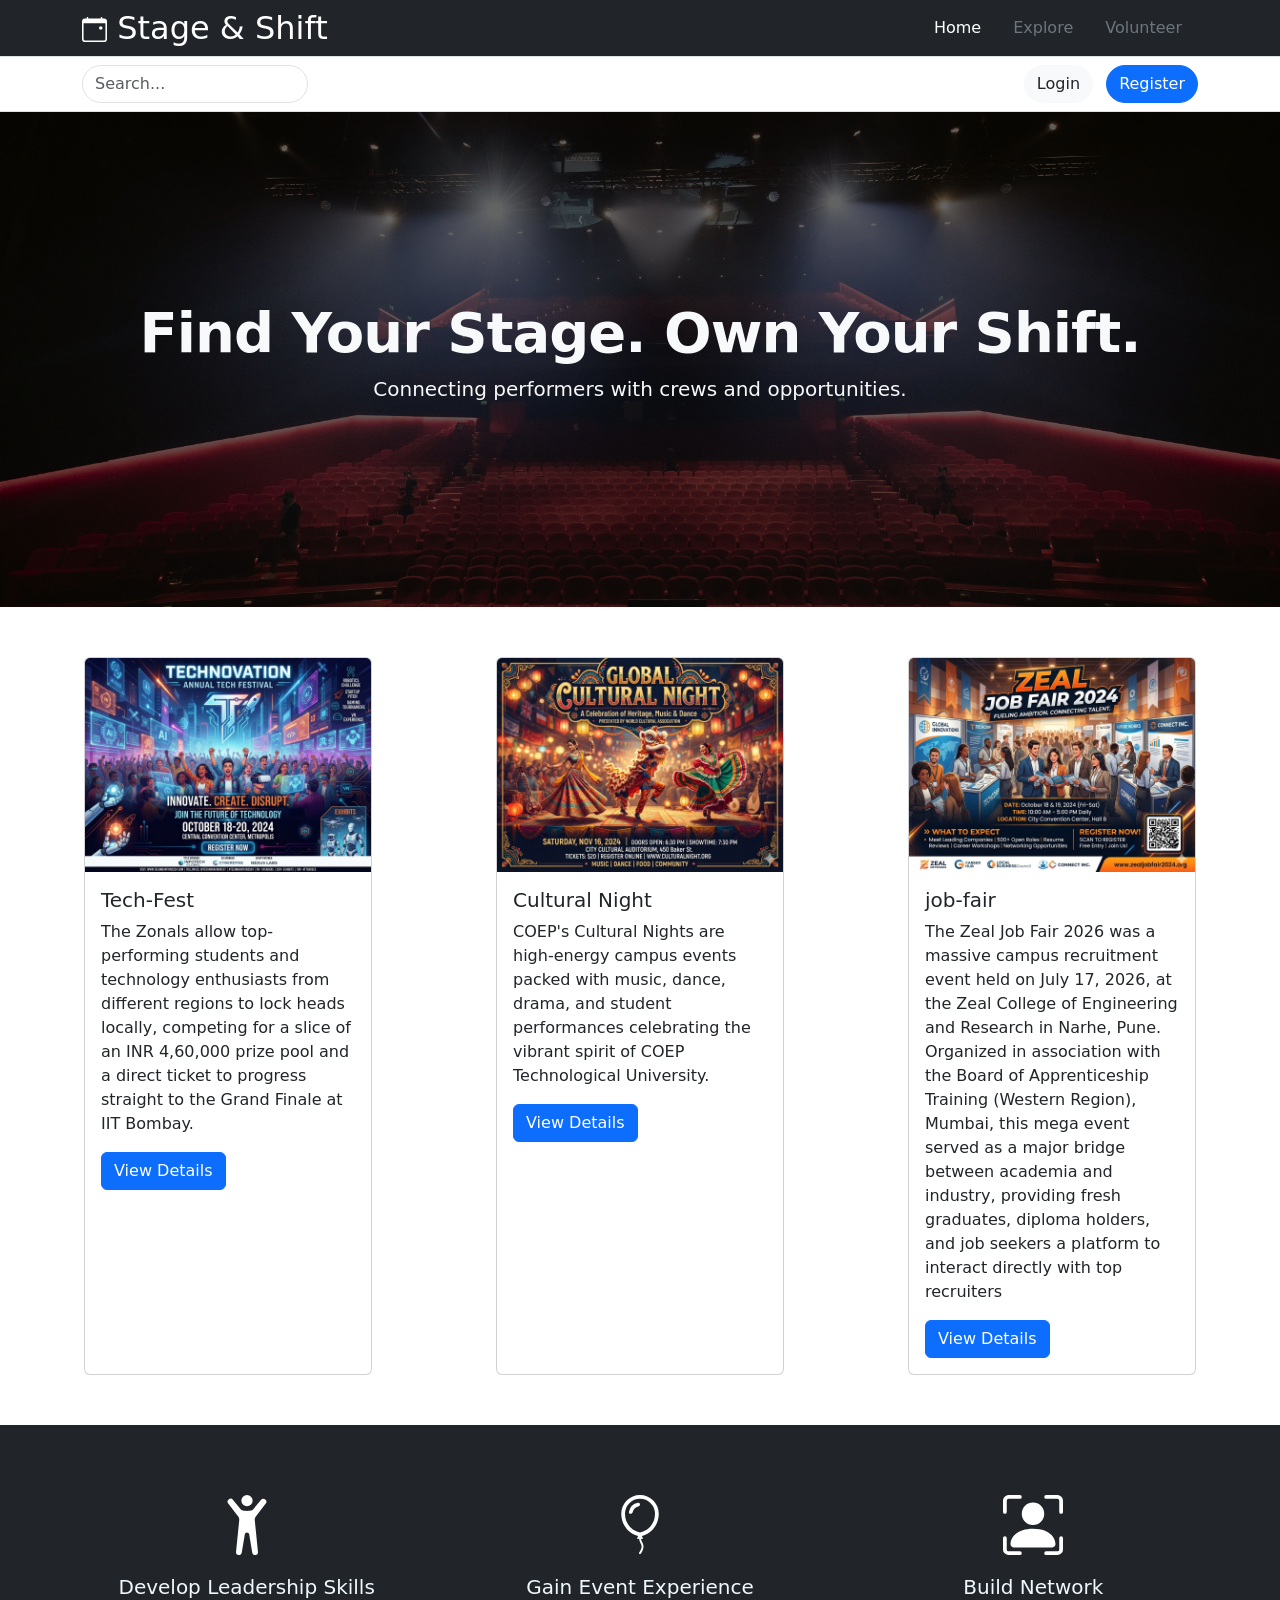
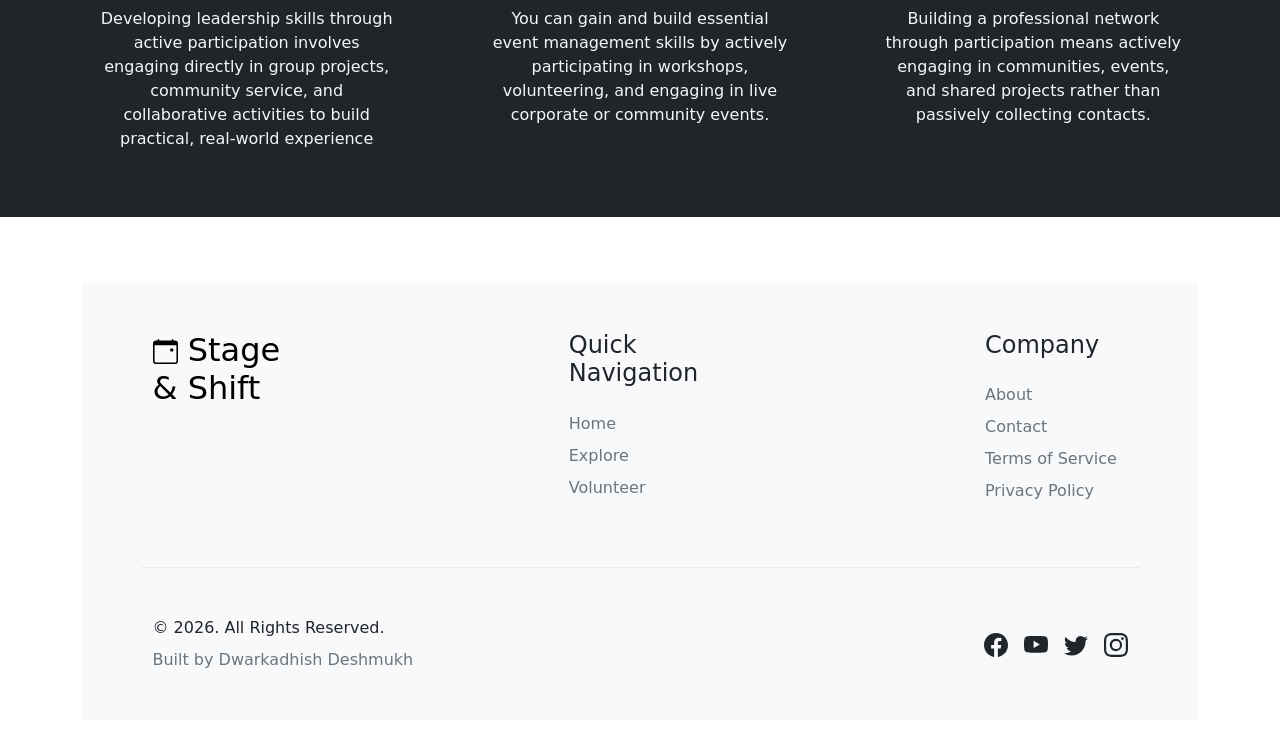
==== commit 70326796: "Added register form -v1.0" ====
--- a/index.html
+++ b/index.html
@@ -47,7 +47,7 @@
                 </form>
                 <div class="text-end">
                     <button type="button" class="btn btn-light text-dark me-2 rounded-pill">Login</button>
-                    <button type="button" class="btn btn-primary rounded-pill">Sign-up</button>
+                    <a  href="./register.html" class="link-secondary text-decoration-none"><button type="button" class="btn btn-primary rounded-pill">Register</button></a>
                 </div>
             </div>
         </div>
@@ -84,7 +84,7 @@
                     competing for a slice of an INR 4,60,000 prize pool and a direct ticket to progress straight to the Grand
                     Finale at IIT
                     Bombay.</p>
-                <a href="#" class="btn btn-primary">View Details</a>
+                <a href="register.html" class="btn btn-primary">View Details</a>
             </div>
         </div>
 
@@ -94,7 +94,7 @@
                 <h5 class="card-title">Cultural Night</h5>
                 <p class="card-text">COEP's Cultural Nights are high-energy campus events packed with music, dance, drama, and student performances
                 celebrating the vibrant spirit of COEP Technological University.</p>
-                <a href="#" class="btn btn-primary">View Details</a>
+                <a href="register.html" class="btn btn-primary">View Details</a>
             </div>
         </div>
 
@@ -106,7 +106,7 @@
                 and Research in Narhe, Pune. Organized in association with the Board of Apprenticeship Training (Western Region),
                 Mumbai, this mega event served as a major bridge between academia and industry, providing fresh graduates, diploma
                 holders, and job seekers a platform to interact directly with top recruiters</p>
-                <a href="#" class="btn btn-primary">View Details</a>
+                <a href="register.html" class="btn btn-primary">View Details</a>
             </div>
         </div>
     </div>
